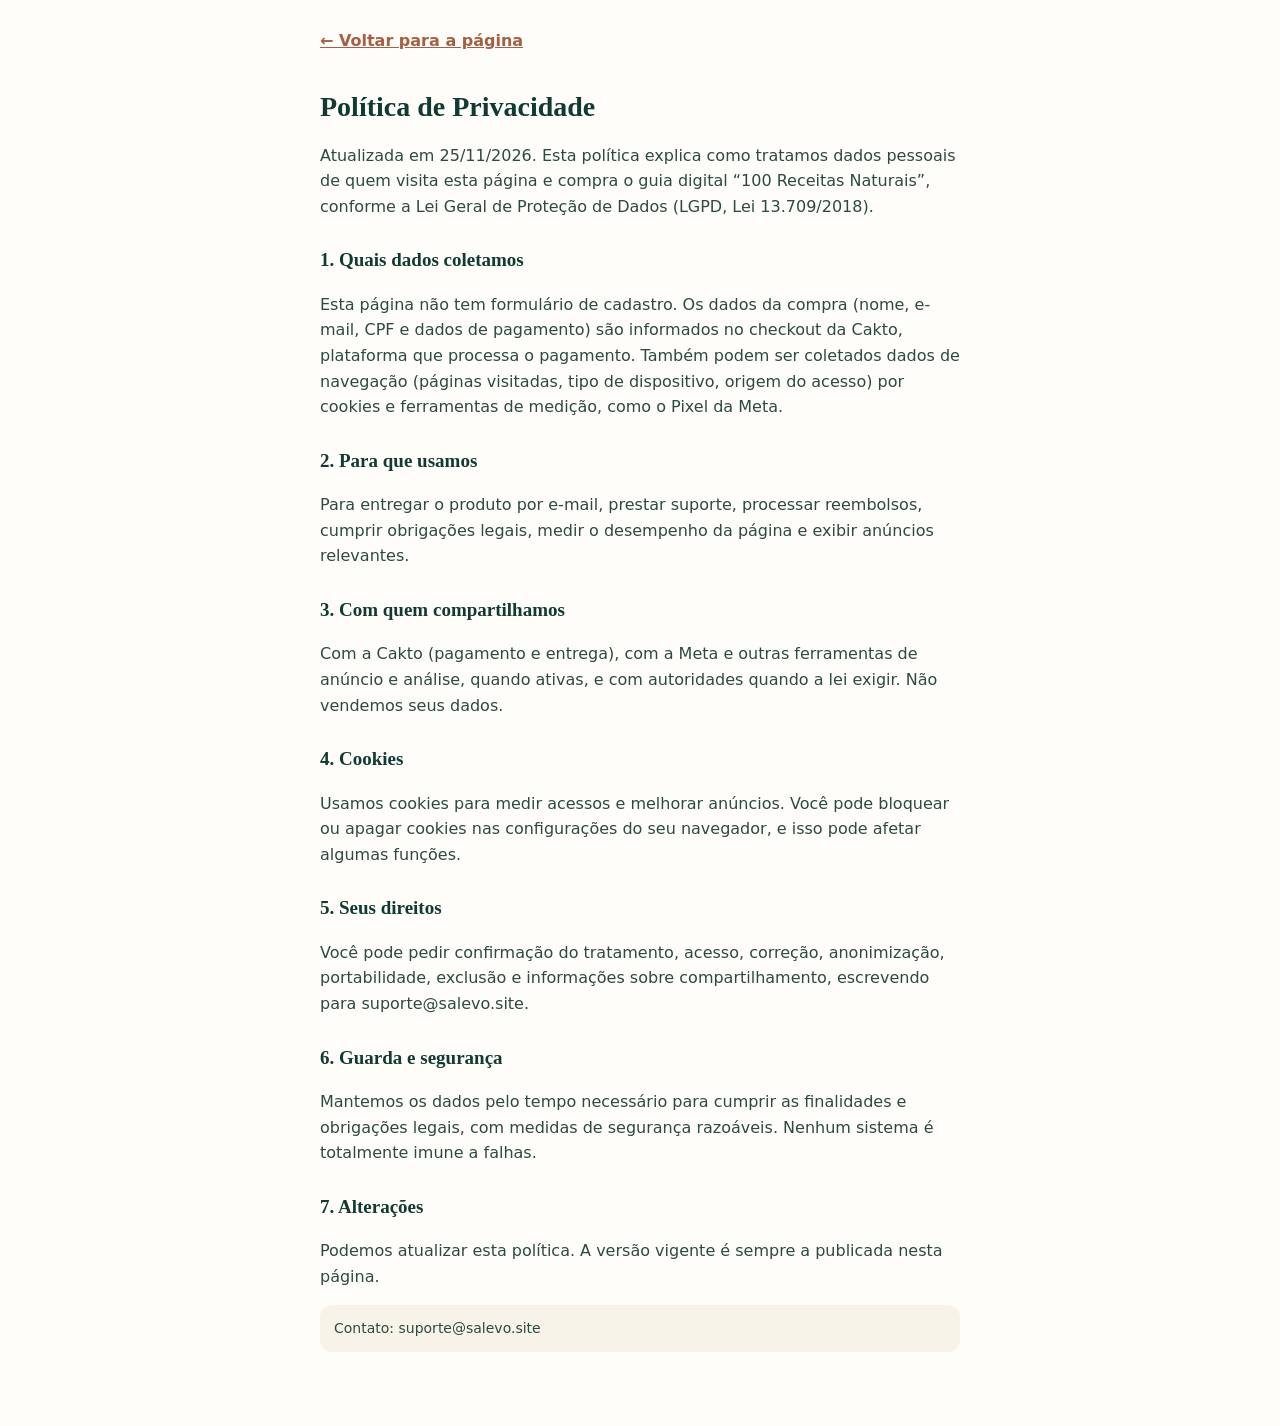
==== privacidade.html @ 3769c693 "feat: nova versao da pagina (v2) - hero com VSL, 8 receitas na vitrine, privacidade e termos" ====
<!doctype html><html lang="pt-BR"><head><meta charset="utf-8"><meta name="viewport" content="width=device-width, initial-scale=1"><title>Política de Privacidade | 100 Receitas Naturais</title><meta name="robots" content="noindex"><style>body{font-family:system-ui,-apple-system,"Segoe UI",Roboto,sans-serif;color:#142f28;background:#fffdfa;line-height:1.6;font-size:16px;margin:0}main{max-width:640px;margin:0 auto;padding:28px 20px 60px}h1{font-family:Georgia,serif;color:#113b32;font-size:28px;line-height:1.2}h2{font-family:Georgia,serif;color:#113b32;font-size:19px;margin-top:26px}a{color:#a55f42}p,li{color:#2d4a41}.voltar{display:inline-block;margin-bottom:18px;font-weight:600}.aviso{background:#f7f3e9;border-radius:12px;padding:12px 14px;font-size:14px}</style><!-- Meta Pixel Code -->
<script>
!function(f,b,e,v,n,t,s)
{if(f.fbq)return;n=f.fbq=function(){n.callMethod?
n.callMethod.apply(n,arguments):n.queue.push(arguments)};
if(!f._fbq)f._fbq=n;n.push=n;n.loaded=!0;n.version='2.0';
n.queue=[];t=b.createElement(e);t.async=!0;
t.src=v;s=b.getElementsByTagName(e)[0];
s.parentNode.insertBefore(t,s)}(window, document,'script',
'https://connect.facebook.net/en_US/fbevents.js');
fbq('init', '1146808914974868');
fbq('track', 'PageView');
</script>
<noscript><img height="1" width="1" style="display:none"
src="https://www.facebook.com/tr?id=1146808914974868&ev=PageView&noscript=1"
/></noscript>
<!-- End Meta Pixel Code -->
</head><body><main><a class="voltar" href="index.html">← Voltar para a página</a><h1>Política de Privacidade</h1><p>Atualizada em 25/11/2026. Esta política explica como tratamos dados pessoais de quem visita esta página e compra o guia digital “100 Receitas Naturais”, conforme a Lei Geral de Proteção de Dados (LGPD, Lei 13.709/2018).</p>
<h2>1. Quais dados coletamos</h2><p>Esta página não tem formulário de cadastro. Os dados da compra (nome, e-mail, CPF e dados de pagamento) são informados no checkout da Cakto, plataforma que processa o pagamento. Também podem ser coletados dados de navegação (páginas visitadas, tipo de dispositivo, origem do acesso) por cookies e ferramentas de medição, como o Pixel da Meta.</p>
<h2>2. Para que usamos</h2><p>Para entregar o produto por e-mail, prestar suporte, processar reembolsos, cumprir obrigações legais, medir o desempenho da página e exibir anúncios relevantes.</p>
<h2>3. Com quem compartilhamos</h2><p>Com a Cakto (pagamento e entrega), com a Meta e outras ferramentas de anúncio e análise, quando ativas, e com autoridades quando a lei exigir. Não vendemos seus dados.</p>
<h2>4. Cookies</h2><p>Usamos cookies para medir acessos e melhorar anúncios. Você pode bloquear ou apagar cookies nas configurações do seu navegador, e isso pode afetar algumas funções.</p>
<h2>5. Seus direitos</h2><p>Você pode pedir confirmação do tratamento, acesso, correção, anonimização, portabilidade, exclusão e informações sobre compartilhamento, escrevendo para suporte@salevo.site.</p>
<h2>6. Guarda e segurança</h2><p>Mantemos os dados pelo tempo necessário para cumprir as finalidades e obrigações legais, com medidas de segurança razoáveis. Nenhum sistema é totalmente imune a falhas.</p>
<h2>7. Alterações</h2><p>Podemos atualizar esta política. A versão vigente é sempre a publicada nesta página.</p><p class="aviso">Contato: suporte@salevo.site</p></main></body></html>
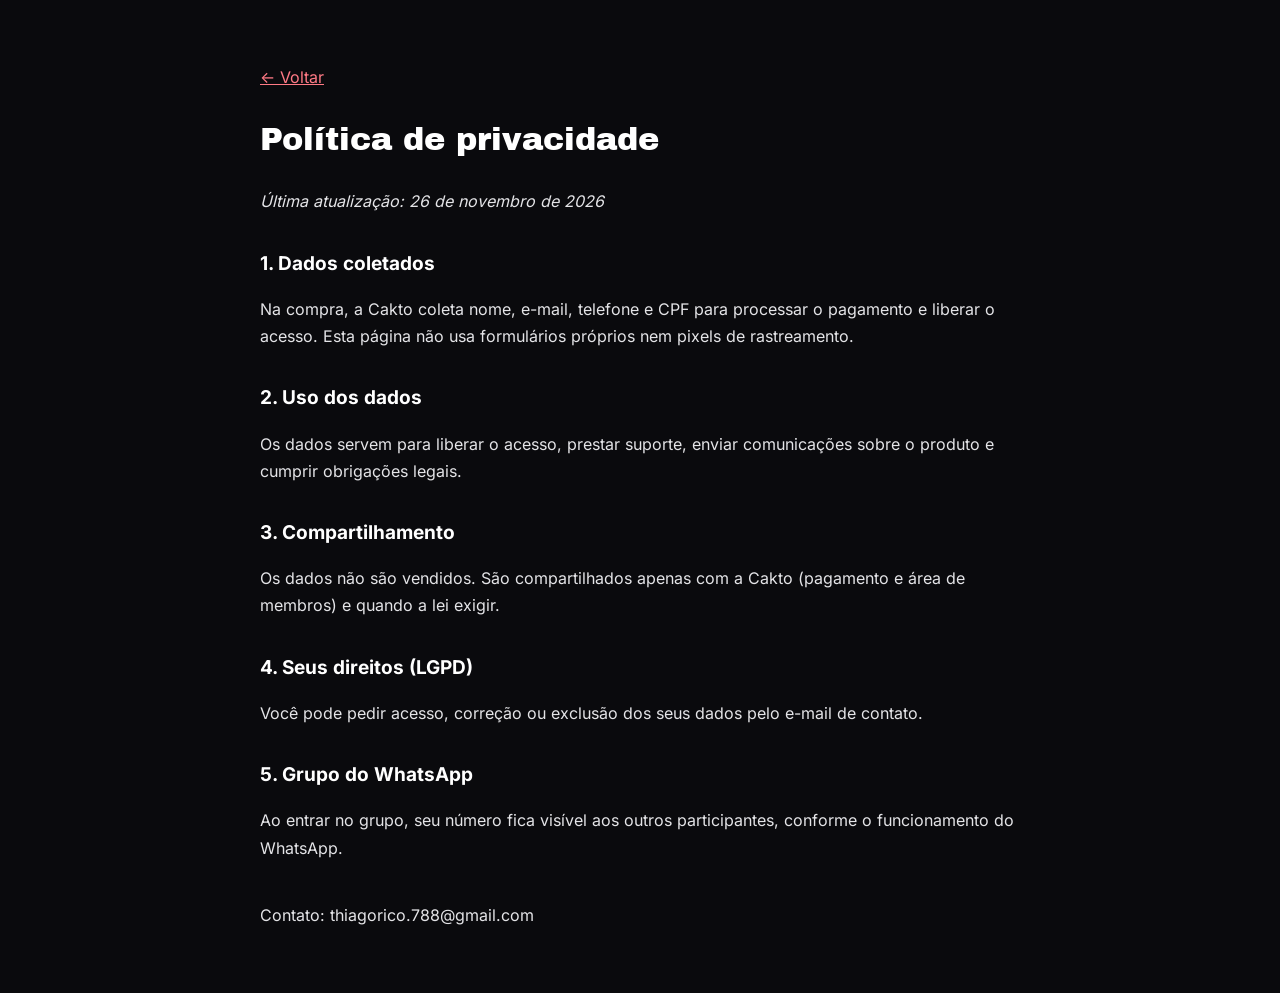
==== commit 11afe870: "Termos, privacidade, imagem de compartilhamento e remove módulo de afiliados Co-Authored-By: Claude " ====
--- a/privacidade.html
+++ b/privacidade.html
@@ -1,25 +1,8 @@
-<!doctype html><html lang="pt-BR"><head><meta charset="utf-8"><meta name="viewport" content="width=device-width, initial-scale=1"><title>Política de Privacidade | 100 Receitas Naturais</title><meta name="robots" content="noindex"><style>body{font-family:system-ui,-apple-system,"Segoe UI",Roboto,sans-serif;color:#142f28;background:#fffdfa;line-height:1.6;font-size:16px;margin:0}main{max-width:640px;margin:0 auto;padding:28px 20px 60px}h1{font-family:Georgia,serif;color:#113b32;font-size:28px;line-height:1.2}h2{font-family:Georgia,serif;color:#113b32;font-size:19px;margin-top:26px}a{color:#a55f42}p,li{color:#2d4a41}.voltar{display:inline-block;margin-bottom:18px;font-weight:600}.aviso{background:#f7f3e9;border-radius:12px;padding:12px 14px;font-size:14px}</style><!-- Meta Pixel Code -->
-<script>
-!function(f,b,e,v,n,t,s)
-{if(f.fbq)return;n=f.fbq=function(){n.callMethod?
-n.callMethod.apply(n,arguments):n.queue.push(arguments)};
-if(!f._fbq)f._fbq=n;n.push=n;n.loaded=!0;n.version='2.0';
-n.queue=[];t=b.createElement(e);t.async=!0;
-t.src=v;s=b.getElementsByTagName(e)[0];
-s.parentNode.insertBefore(t,s)}(window, document,'script',
-'https://connect.facebook.net/en_US/fbevents.js');
-fbq('init', '1146808914974868');
-fbq('track', 'PageView');
-</script>
-<noscript><img height="1" width="1" style="display:none"
-src="https://www.facebook.com/tr?id=1146808914974868&ev=PageView&noscript=1"
-/></noscript>
-<!-- End Meta Pixel Code -->
-</head><body><main><a class="voltar" href="index.html">← Voltar para a página</a><h1>Política de Privacidade</h1><p>Atualizada em 25/11/2026. Esta política explica como tratamos dados pessoais de quem visita esta página e compra o guia digital “100 Receitas Naturais”, conforme a Lei Geral de Proteção de Dados (LGPD, Lei 13.709/2018).</p>
-<h2>1. Quais dados coletamos</h2><p>Esta página não tem formulário de cadastro. Os dados da compra (nome, e-mail, CPF e dados de pagamento) são informados no checkout da Cakto, plataforma que processa o pagamento. Também podem ser coletados dados de navegação (páginas visitadas, tipo de dispositivo, origem do acesso) por cookies e ferramentas de medição, como o Pixel da Meta.</p>
-<h2>2. Para que usamos</h2><p>Para entregar o produto por e-mail, prestar suporte, processar reembolsos, cumprir obrigações legais, medir o desempenho da página e exibir anúncios relevantes.</p>
-<h2>3. Com quem compartilhamos</h2><p>Com a Cakto (pagamento e entrega), com a Meta e outras ferramentas de anúncio e análise, quando ativas, e com autoridades quando a lei exigir. Não vendemos seus dados.</p>
-<h2>4. Cookies</h2><p>Usamos cookies para medir acessos e melhorar anúncios. Você pode bloquear ou apagar cookies nas configurações do seu navegador, e isso pode afetar algumas funções.</p>
-<h2>5. Seus direitos</h2><p>Você pode pedir confirmação do tratamento, acesso, correção, anonimização, portabilidade, exclusão e informações sobre compartilhamento, escrevendo para suporte@salevo.site.</p>
-<h2>6. Guarda e segurança</h2><p>Mantemos os dados pelo tempo necessário para cumprir as finalidades e obrigações legais, com medidas de segurança razoáveis. Nenhum sistema é totalmente imune a falhas.</p>
-<h2>7. Alterações</h2><p>Podemos atualizar esta política. A versão vigente é sempre a publicada nesta página.</p><p class="aviso">Contato: suporte@salevo.site</p></main></body></html>+<!DOCTYPE html><html lang="pt-BR"><head><meta charset="utf-8"/><meta name="viewport" content="width=device-width, initial-scale=1"/><title>Política de privacidade | A FACILIDADE...</title>
+<style>body{margin:0;background:#0A0A0D;color:#E4E4E7;font:16px/1.7 Inter,system-ui,sans-serif}main{max-width:760px;margin:0 auto;padding:48px 24px}h1{font-family:'Archivo Black',Inter,sans-serif;color:#fff;font-weight:400}h2{color:#fff;font-size:19px;margin-top:32px}a{color:#FF7A85}</style>
+<link href="google-fonts-0.css" rel="stylesheet"/></head><body><main><p><a href="index.html">← Voltar</a></p><h1>Política de privacidade</h1><p><em>Última atualização: 26 de novembro de 2026</em></p>
+<h2>1. Dados coletados</h2><p>Na compra, a Cakto coleta nome, e-mail, telefone e CPF para processar o pagamento e liberar o acesso. Esta página não usa formulários próprios nem pixels de rastreamento.</p>
+<h2>2. Uso dos dados</h2><p>Os dados servem para liberar o acesso, prestar suporte, enviar comunicações sobre o produto e cumprir obrigações legais.</p>
+<h2>3. Compartilhamento</h2><p>Os dados não são vendidos. São compartilhados apenas com a Cakto (pagamento e área de membros) e quando a lei exigir.</p>
+<h2>4. Seus direitos (LGPD)</h2><p>Você pode pedir acesso, correção ou exclusão dos seus dados pelo e-mail de contato.</p>
+<h2>5. Grupo do WhatsApp</h2><p>Ao entrar no grupo, seu número fica visível aos outros participantes, conforme o funcionamento do WhatsApp.</p><p style="margin-top:40px">Contato: thiagorico.788@gmail.com</p></main></body></html>
--- a/google-fonts-0.css
+++ b/google-fonts-0.css
@@ -0,0 +1,35 @@
+@font-face {
+  font-family: 'Archivo Black';
+  font-style: normal;
+  font-weight: 400;
+  font-display: swap;
+  src: url(assets/fonts/font-0-0.woff2) format('truetype');
+}
+@font-face {
+  font-family: 'Inter';
+  font-style: normal;
+  font-weight: 400;
+  font-display: swap;
+  src: url(assets/fonts/font-0-1.woff2) format('truetype');
+}
+@font-face {
+  font-family: 'Inter';
+  font-style: normal;
+  font-weight: 500;
+  font-display: swap;
+  src: url(assets/fonts/font-0-2.woff2) format('truetype');
+}
+@font-face {
+  font-family: 'Inter';
+  font-style: normal;
+  font-weight: 600;
+  font-display: swap;
+  src: url(assets/fonts/font-0-3.woff2) format('truetype');
+}
+@font-face {
+  font-family: 'Inter';
+  font-style: normal;
+  font-weight: 700;
+  font-display: swap;
+  src: url(assets/fonts/font-0-4.woff2) format('truetype');
+}
